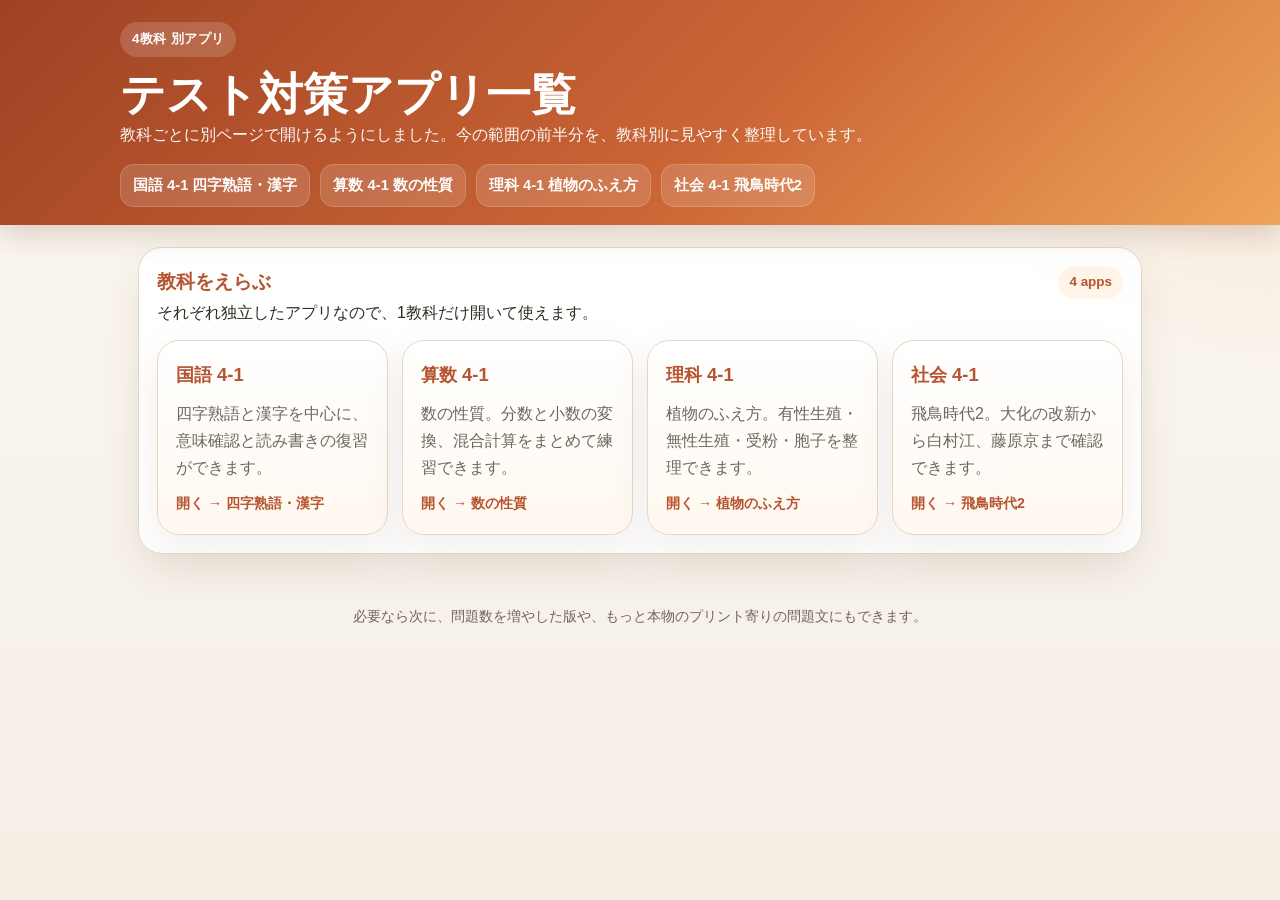
==== index.html @ 0d1f59a2 "Initial commit" ====
<!DOCTYPE html>
<html lang="ja">
<head>
  <meta charset="UTF-8">
  <meta name="viewport" content="width=device-width, initial-scale=1.0">
  <title>テスト対策アプリ一覧</title>
  <link rel="stylesheet" href="study-app.css">
</head>
<body>
  <div class="shell">
    <header>
      <div class="hero">
        <span class="eyebrow">4教科 別アプリ</span>
        <div>
          <h1>テスト対策アプリ一覧</h1>
          <p>教科ごとに別ページで開けるようにしました。今の範囲の前半分を、教科別に見やすく整理しています。</p>
        </div>
        <div class="hero-meta">
          <a class="hero-chip" href="kokugo-4-1.html">国語 4-1 四字熟語・漢字</a>
          <a class="hero-chip" href="sansu-4-1.html">算数 4-1 数の性質</a>
          <a class="hero-chip" href="rika-4-1.html">理科 4-1 植物のふえ方</a>
          <a class="hero-chip" href="shakai-4-1.html">社会 4-1 飛鳥時代2</a>
        </div>
      </div>
    </header>

    <main>
      <section class="card">
        <div class="card-head">
          <div>
            <h2>教科をえらぶ</h2>
            <p>それぞれ独立したアプリなので、1教科だけ開いて使えます。</p>
          </div>
          <span class="pill">4 apps</span>
        </div>
        <div class="nav-grid">
          <a class="nav-card" href="kokugo-4-1.html">
            <div class="nav-title">国語 4-1</div>
            <div class="nav-desc">四字熟語と漢字を中心に、意味確認と読み書きの復習ができます。</div>
            <div class="nav-mini">開く → 四字熟語・漢字</div>
          </a>
          <a class="nav-card" href="sansu-4-1.html">
            <div class="nav-title">算数 4-1</div>
            <div class="nav-desc">数の性質。分数と小数の変換、混合計算をまとめて練習できます。</div>
            <div class="nav-mini">開く → 数の性質</div>
          </a>
          <a class="nav-card" href="rika-4-1.html">
            <div class="nav-title">理科 4-1</div>
            <div class="nav-desc">植物のふえ方。有性生殖・無性生殖・受粉・胞子を整理できます。</div>
            <div class="nav-mini">開く → 植物のふえ方</div>
          </a>
          <a class="nav-card" href="shakai-4-1.html">
            <div class="nav-title">社会 4-1</div>
            <div class="nav-desc">飛鳥時代2。大化の改新から白村江、藤原京まで確認できます。</div>
            <div class="nav-mini">開く → 飛鳥時代2</div>
          </a>
        </div>
      </section>
    </main>

    <footer>必要なら次に、問題数を増やした版や、もっと本物のプリント寄りの問題文にもできます。</footer>
  </div>
</body>
</html>
---- study-app.css ----
:root{
  --bg:#f8f3ec;
  --paper:#fffdf9;
  --card:#ffffff;
  --line:#e6d7c5;
  --ink:#2f2a25;
  --muted:#6f665e;
  --accent:#b5542f;
  --accent-2:#f0ad62;
  --accent-3:#fff4e7;
  --ok:#1f7a44;
  --ok-bg:#edf8f0;
  --ng:#b63a3a;
  --ng-bg:#fff1f1;
  --shadow:0 16px 40px rgba(86, 55, 29, 0.08);
}

*{
  box-sizing:border-box;
}

body{
  margin:0;
  font-family:"Hiragino Sans","Yu Gothic UI","Yu Gothic","Meiryo",sans-serif;
  background:
    radial-gradient(circle at top right, rgba(240,173,98,0.24), transparent 24%),
    linear-gradient(180deg, #fbf7f0 0%, var(--bg) 48%, #f4eee5 100%);
  color:var(--ink);
  line-height:1.7;
}

a{
  color:inherit;
}

.shell{
  min-height:100vh;
}

header{
  position:sticky;
  top:0;
  z-index:20;
  padding:22px 18px 18px;
  background:linear-gradient(135deg, #9f4224 0%, #ca6535 56%, #eea458 100%);
  color:#fff;
  box-shadow:0 10px 26px rgba(97, 47, 18, 0.18);
}

.hero{
  max-width:1040px;
  margin:0 auto;
  display:grid;
  gap:12px;
}

.eyebrow{
  display:inline-flex;
  width:max-content;
  align-items:center;
  gap:8px;
  padding:6px 12px;
  border-radius:999px;
  background:rgba(255,255,255,0.16);
  font-size:0.84rem;
  font-weight:700;
  letter-spacing:0.03em;
}

h1{
  margin:0;
  font-size:clamp(1.7rem, 4vw, 2.8rem);
  line-height:1.16;
}

.hero p{
  margin:0;
  max-width:760px;
  font-size:1rem;
  opacity:0.96;
}

.hero-meta{
  display:flex;
  flex-wrap:wrap;
  gap:10px;
  margin-top:4px;
}

.hero-chip{
  padding:8px 12px;
  border-radius:14px;
  background:rgba(255,255,255,0.14);
  border:1px solid rgba(255,255,255,0.16);
  font-size:0.92rem;
}

a.hero-chip{
  text-decoration:none;
  font-weight:700;
  transition:transform 150ms ease, background 150ms ease;
}

a.hero-chip:hover,
a.hero-chip:focus-visible{
  transform:translateY(-1px);
  background:rgba(255,255,255,0.22);
  outline:none;
}

main{
  max-width:1040px;
  margin:0 auto;
  padding:22px 18px 40px;
}

.tabs{
  display:grid;
  grid-template-columns:repeat(4, 1fr);
  gap:10px;
  margin-bottom:18px;
}

.tab-btn{
  appearance:none;
  border:1px solid var(--line);
  background:rgba(255,255,255,0.82);
  color:var(--accent);
  font:inherit;
  font-weight:700;
  border-radius:16px;
  padding:13px 10px;
  box-shadow:0 6px 18px rgba(114, 81, 38, 0.07);
  cursor:pointer;
  transition:transform 160ms ease, background 160ms ease, color 160ms ease;
}

.tab-btn:hover,
.tab-btn:focus-visible,
.nav-card:hover,
.nav-card:focus-visible,
.choice:hover,
.choice:focus-visible,
.action:hover,
.sub:hover{
  transform:translateY(-1px);
  outline:none;
}

.tab-btn.active{
  background:var(--accent);
  color:#fff;
  border-color:transparent;
}

.panel{
  display:none;
  animation:fadeUp 220ms ease;
}

.panel.active{
  display:block;
}

.section-grid{
  display:grid;
  gap:16px;
}

.card{
  background:linear-gradient(180deg, rgba(255,255,255,0.95) 0%, var(--card) 100%);
  border:1px solid var(--line);
  border-radius:24px;
  padding:18px;
  box-shadow:var(--shadow);
}

.card-head{
  display:flex;
  align-items:flex-start;
  justify-content:space-between;
  gap:12px;
  flex-wrap:wrap;
  margin-bottom:14px;
}

.card h2{
  margin:0;
  color:var(--accent);
  font-size:1.2rem;
}

.card p{
  margin:0;
}

.pill{
  display:inline-flex;
  align-items:center;
  padding:5px 11px;
  border-radius:999px;
  background:var(--accent-3);
  color:var(--accent);
  font-size:0.84rem;
  font-weight:700;
}

.point-list,
.timeline,
.checklist{
  display:grid;
  gap:12px;
}

.point{
  padding:14px 15px 14px 16px;
  background:var(--paper);
  border:1px solid var(--line);
  border-left:6px solid var(--accent-2);
  border-radius:18px;
}

.point strong{
  display:block;
  margin-bottom:4px;
  color:var(--accent);
  font-size:1.02rem;
}

.timeline-item{
  display:grid;
  grid-template-columns:92px 1fr;
  gap:12px;
  align-items:flex-start;
  padding:12px 0;
  border-bottom:1px dashed var(--line);
}

.timeline-item:last-child{
  border-bottom:none;
  padding-bottom:0;
}

.year{
  font-weight:800;
  color:var(--accent);
}

.terms{
  display:grid;
  grid-template-columns:repeat(auto-fit, minmax(220px, 1fr));
  gap:12px;
}

.term{
  padding:14px;
  border-radius:18px;
  border:1px solid var(--line);
  background:var(--paper);
}

.term h3{
  margin:0 0 6px;
  font-size:1rem;
}

.term p{
  color:var(--muted);
  font-size:0.95rem;
}

.flash-grid,
.nav-grid{
  display:grid;
  grid-template-columns:repeat(auto-fit, minmax(220px, 1fr));
  gap:14px;
}

.flashcard{
  perspective:1200px;
  cursor:pointer;
}

.flashcard button{
  all:unset;
  display:block;
  width:100%;
}

.flash-inner{
  position:relative;
  min-height:180px;
  transform-style:preserve-3d;
  transition:transform 0.55s ease;
}

.flashcard.flipped .flash-inner{
  transform:rotateY(180deg);
}

.flash-face{
  position:absolute;
  inset:0;
  display:flex;
  flex-direction:column;
  align-items:flex-start;
  justify-content:space-between;
  gap:14px;
  padding:16px;
  border-radius:22px;
  border:1px solid var(--line);
  background:#fff;
  backface-visibility:hidden;
  box-shadow:0 8px 24px rgba(96, 63, 34, 0.08);
}

.flash-front{
  background:linear-gradient(180deg, #fffefc 0%, #fff7ef 100%);
}

.flash-back{
  transform:rotateY(180deg);
  background:linear-gradient(180deg, #fff7ef 0%, #fff2df 100%);
}

.flash-label{
  font-size:0.82rem;
  font-weight:800;
  color:var(--accent);
  letter-spacing:0.03em;
}

.flash-text{
  font-size:1.04rem;
  font-weight:700;
  line-height:1.5;
}

.flash-tip{
  color:var(--muted);
  font-size:0.88rem;
}

.quiz-head{
  display:flex;
  align-items:center;
  justify-content:space-between;
  gap:10px;
  flex-wrap:wrap;
  margin-bottom:14px;
}

.progress{
  font-weight:800;
  color:var(--accent);
}

.question{
  margin-bottom:14px;
  font-size:1.12rem;
  font-weight:800;
  line-height:1.55;
}

.choices{
  display:grid;
  gap:10px;
}

.choice{
  appearance:none;
  width:100%;
  text-align:left;
  padding:13px 14px;
  border-radius:16px;
  border:1px solid var(--line);
  background:#fff;
  font:inherit;
  cursor:pointer;
  transition:border-color 160ms ease, transform 160ms ease, background 160ms ease;
}

.choice.correct{
  background:var(--ok-bg);
  border-color:#8ec7a0;
  color:var(--ok);
}

.choice.incorrect{
  background:var(--ng-bg);
  border-color:#e7adad;
  color:var(--ng);
}

.result{
  display:none;
  margin-top:12px;
  padding:12px 14px;
  border-radius:16px;
  background:var(--paper);
  border:1px solid var(--line);
}

.row{
  display:flex;
  gap:10px;
  flex-wrap:wrap;
  margin-top:14px;
}

.action,
.sub,
.nav-card{
  transition:transform 150ms ease, opacity 150ms ease;
}

.action,
.sub{
  appearance:none;
  border:none;
  border-radius:999px;
  padding:11px 18px;
  font:inherit;
  font-weight:800;
  cursor:pointer;
}

.action{
  background:var(--accent);
  color:#fff;
}

.sub{
  background:#fff;
  color:var(--accent);
  border:1px solid var(--line);
  text-decoration:none;
}

.score-box{
  color:var(--accent);
  font-size:1.18rem;
  font-weight:900;
}

.check-item{
  display:flex;
  gap:12px;
  align-items:flex-start;
  padding:12px 0;
  border-bottom:1px dashed var(--line);
}

.check-item:last-child{
  border-bottom:none;
  padding-bottom:0;
}

.check-item input{
  width:20px;
  height:20px;
  margin-top:3px;
  accent-color:var(--accent);
  flex:0 0 auto;
}

.check-text{
  display:grid;
  gap:2px;
}

.check-title{
  font-weight:700;
}

.check-note{
  color:var(--muted);
  font-size:0.92rem;
}

.completion{
  font-weight:800;
  color:var(--accent);
}

.nav-card{
  display:grid;
  gap:10px;
  text-decoration:none;
  padding:18px;
  border-radius:22px;
  border:1px solid var(--line);
  background:linear-gradient(180deg, rgba(255,255,255,0.92), #fff8f0);
  box-shadow:var(--shadow);
}

.nav-title{
  font-size:1.15rem;
  font-weight:800;
  color:var(--accent);
}

.nav-desc{
  color:var(--muted);
}

.nav-mini{
  font-size:0.88rem;
  font-weight:700;
  color:var(--accent);
}

footer{
  padding:10px 0 22px;
  text-align:center;
  color:var(--muted);
  font-size:0.9rem;
}

@keyframes fadeUp{
  from{
    opacity:0;
    transform:translateY(6px);
  }
  to{
    opacity:1;
    transform:translateY(0);
  }
}

@media (max-width:720px){
  header{
    position:static;
  }

  .tabs{
    grid-template-columns:repeat(2, 1fr);
  }

  .timeline-item{
    grid-template-columns:1fr;
    gap:4px;
  }
}
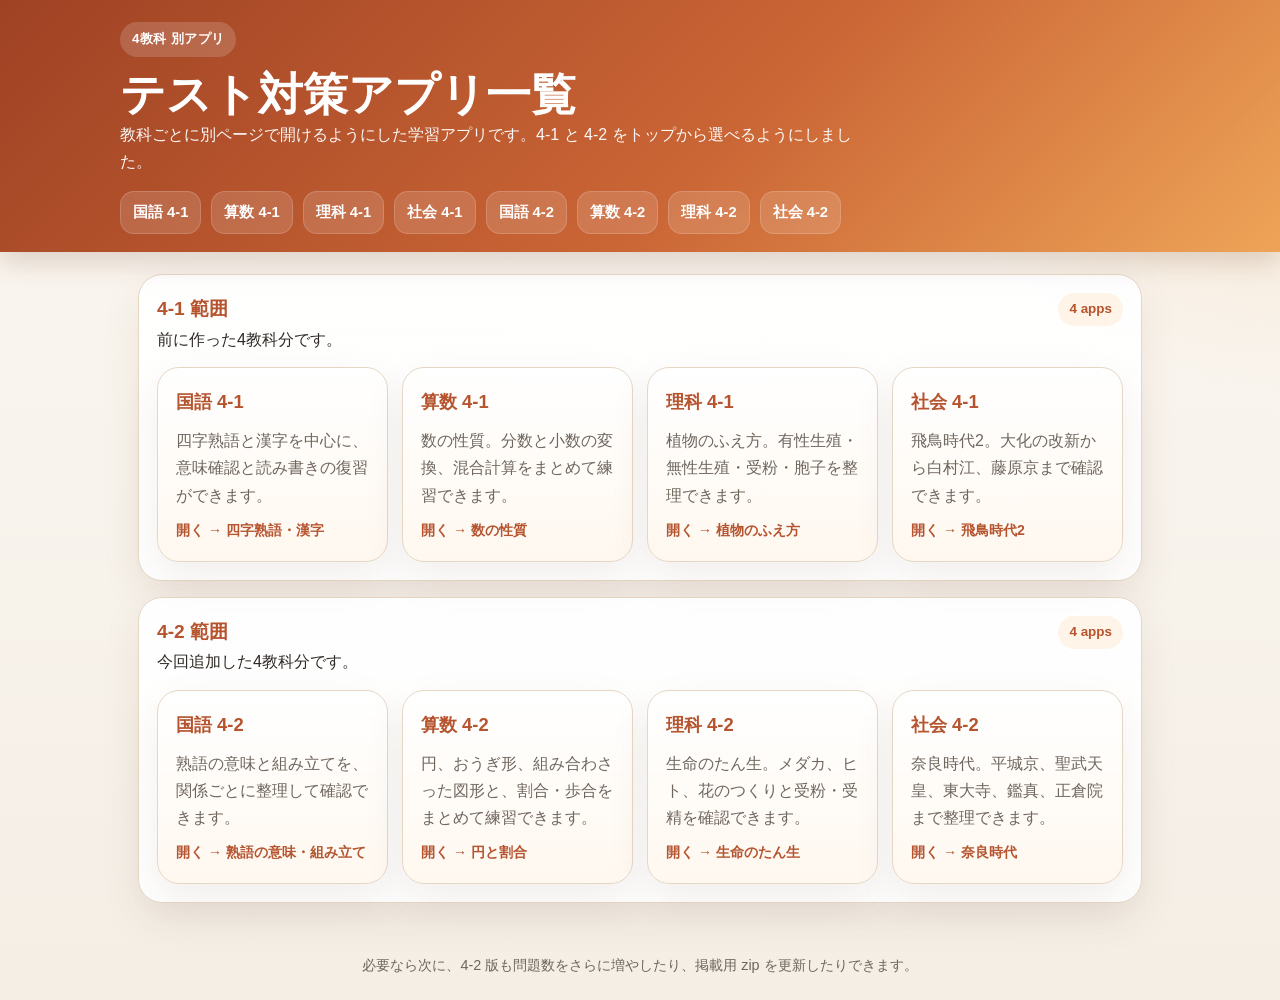
==== commit 5f8dfc07: "Add grade 4-2 study apps" ====
--- a/index.html
+++ b/index.html
@@ -13,23 +13,27 @@
         <span class="eyebrow">4教科 別アプリ</span>
         <div>
           <h1>テスト対策アプリ一覧</h1>
-          <p>教科ごとに別ページで開けるようにしました。今の範囲の前半分を、教科別に見やすく整理しています。</p>
+          <p>教科ごとに別ページで開けるようにした学習アプリです。4-1 と 4-2 をトップから選べるようにしました。</p>
         </div>
         <div class="hero-meta">
-          <a class="hero-chip" href="kokugo-4-1.html">国語 4-1 四字熟語・漢字</a>
-          <a class="hero-chip" href="sansu-4-1.html">算数 4-1 数の性質</a>
-          <a class="hero-chip" href="rika-4-1.html">理科 4-1 植物のふえ方</a>
-          <a class="hero-chip" href="shakai-4-1.html">社会 4-1 飛鳥時代2</a>
+          <a class="hero-chip" href="kokugo-4-1.html">国語 4-1</a>
+          <a class="hero-chip" href="sansu-4-1.html">算数 4-1</a>
+          <a class="hero-chip" href="rika-4-1.html">理科 4-1</a>
+          <a class="hero-chip" href="shakai-4-1.html">社会 4-1</a>
+          <a class="hero-chip" href="kokugo-4-2.html">国語 4-2</a>
+          <a class="hero-chip" href="sansu-4-2.html">算数 4-2</a>
+          <a class="hero-chip" href="rika-4-2.html">理科 4-2</a>
+          <a class="hero-chip" href="shakai-4-2.html">社会 4-2</a>
         </div>
       </div>
     </header>
 
     <main>
-      <section class="card">
+      <section class="card" style="margin-bottom:16px;">
         <div class="card-head">
           <div>
-            <h2>教科をえらぶ</h2>
-            <p>それぞれ独立したアプリなので、1教科だけ開いて使えます。</p>
+            <h2>4-1 範囲</h2>
+            <p>前に作った4教科分です。</p>
           </div>
           <span class="pill">4 apps</span>
         </div>
@@ -56,9 +60,41 @@
           </a>
         </div>
       </section>
+
+      <section class="card">
+        <div class="card-head">
+          <div>
+            <h2>4-2 範囲</h2>
+            <p>今回追加した4教科分です。</p>
+          </div>
+          <span class="pill">4 apps</span>
+        </div>
+        <div class="nav-grid">
+          <a class="nav-card" href="kokugo-4-2.html">
+            <div class="nav-title">国語 4-2</div>
+            <div class="nav-desc">熟語の意味と組み立てを、関係ごとに整理して確認できます。</div>
+            <div class="nav-mini">開く → 熟語の意味・組み立て</div>
+          </a>
+          <a class="nav-card" href="sansu-4-2.html">
+            <div class="nav-title">算数 4-2</div>
+            <div class="nav-desc">円、おうぎ形、組み合わさった図形と、割合・歩合をまとめて練習できます。</div>
+            <div class="nav-mini">開く → 円と割合</div>
+          </a>
+          <a class="nav-card" href="rika-4-2.html">
+            <div class="nav-title">理科 4-2</div>
+            <div class="nav-desc">生命のたん生。メダカ、ヒト、花のつくりと受粉・受精を確認できます。</div>
+            <div class="nav-mini">開く → 生命のたん生</div>
+          </a>
+          <a class="nav-card" href="shakai-4-2.html">
+            <div class="nav-title">社会 4-2</div>
+            <div class="nav-desc">奈良時代。平城京、聖武天皇、東大寺、鑑真、正倉院まで整理できます。</div>
+            <div class="nav-mini">開く → 奈良時代</div>
+          </a>
+        </div>
+      </section>
     </main>
 
-    <footer>必要なら次に、問題数を増やした版や、もっと本物のプリント寄りの問題文にもできます。</footer>
+    <footer>必要なら次に、4-2 版も問題数をさらに増やしたり、掲載用 zip を更新したりできます。</footer>
   </div>
 </body>
 </html>
